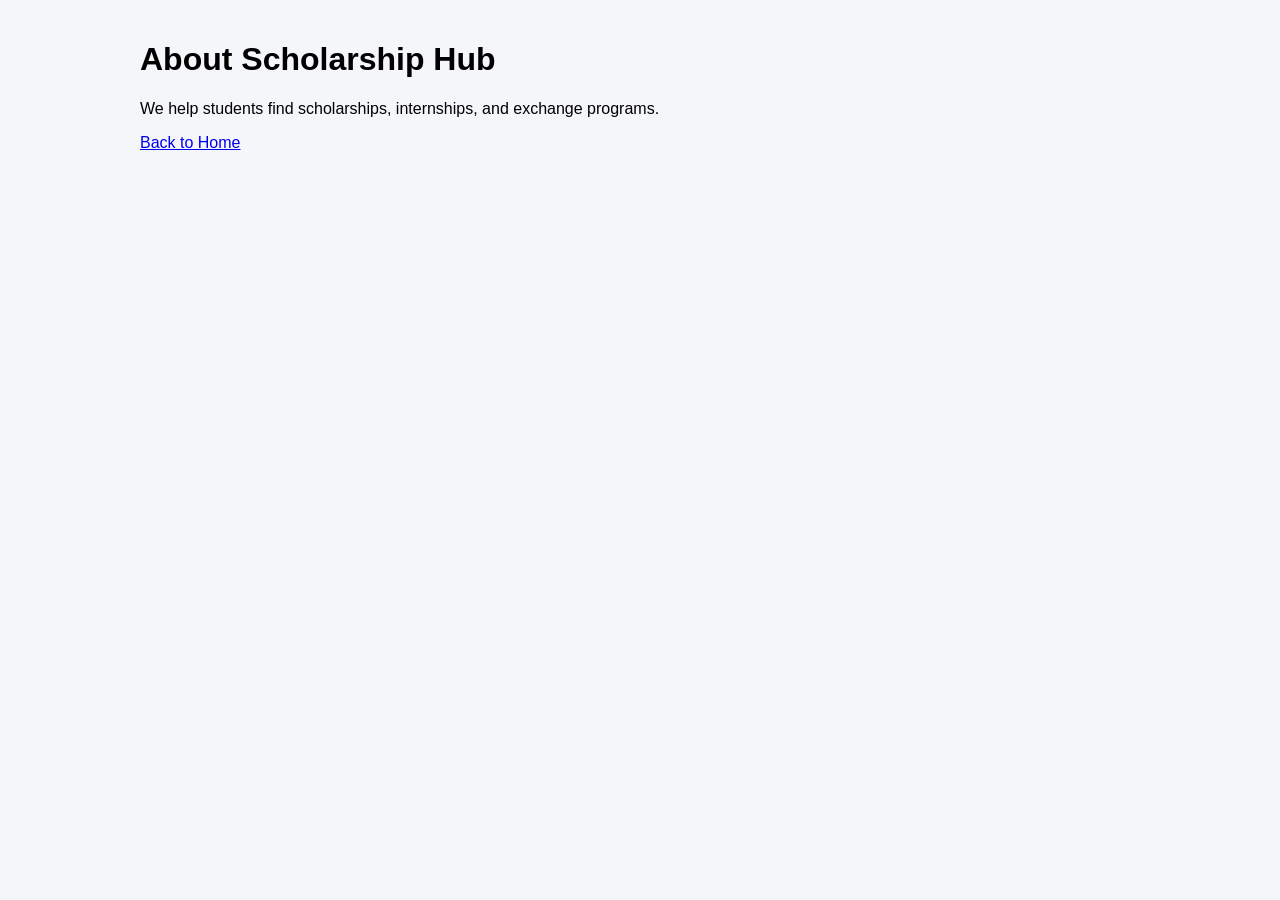
==== about.html @ 98d52247 "Create about.html" ====
<!DOCTYPE html>
<html>
<head>
<title>About Us - Scholarship Hub</title>
<link rel="stylesheet" href="style.css">
</head>
<body>

<h1>About Scholarship Hub</h1>

<p>We help students find scholarships, internships, and exchange programs.</p>

<a href="index.html">Back to Home</a>

</body>
</html>
---- style.css ----
body{
font-family:Arial,sans-serif;
max-width:1000px;
margin:auto;
padding:20px;
background:#f4f6f9;
}

header{
background:#003366;
color:white;
padding:30px;
text-align:center;
border-radius:10px;
}

nav{
margin:20px 0;
font-size:18px;
}

nav a{
text-decoration:none;
margin-right:15px;
}

div{
background:white;
padding:15px;
margin:15px 0;
border-radius:8px;
box-shadow:0 2px 5px rgba(0,0,0,0.1);
}

h2{
color:#003366;
}
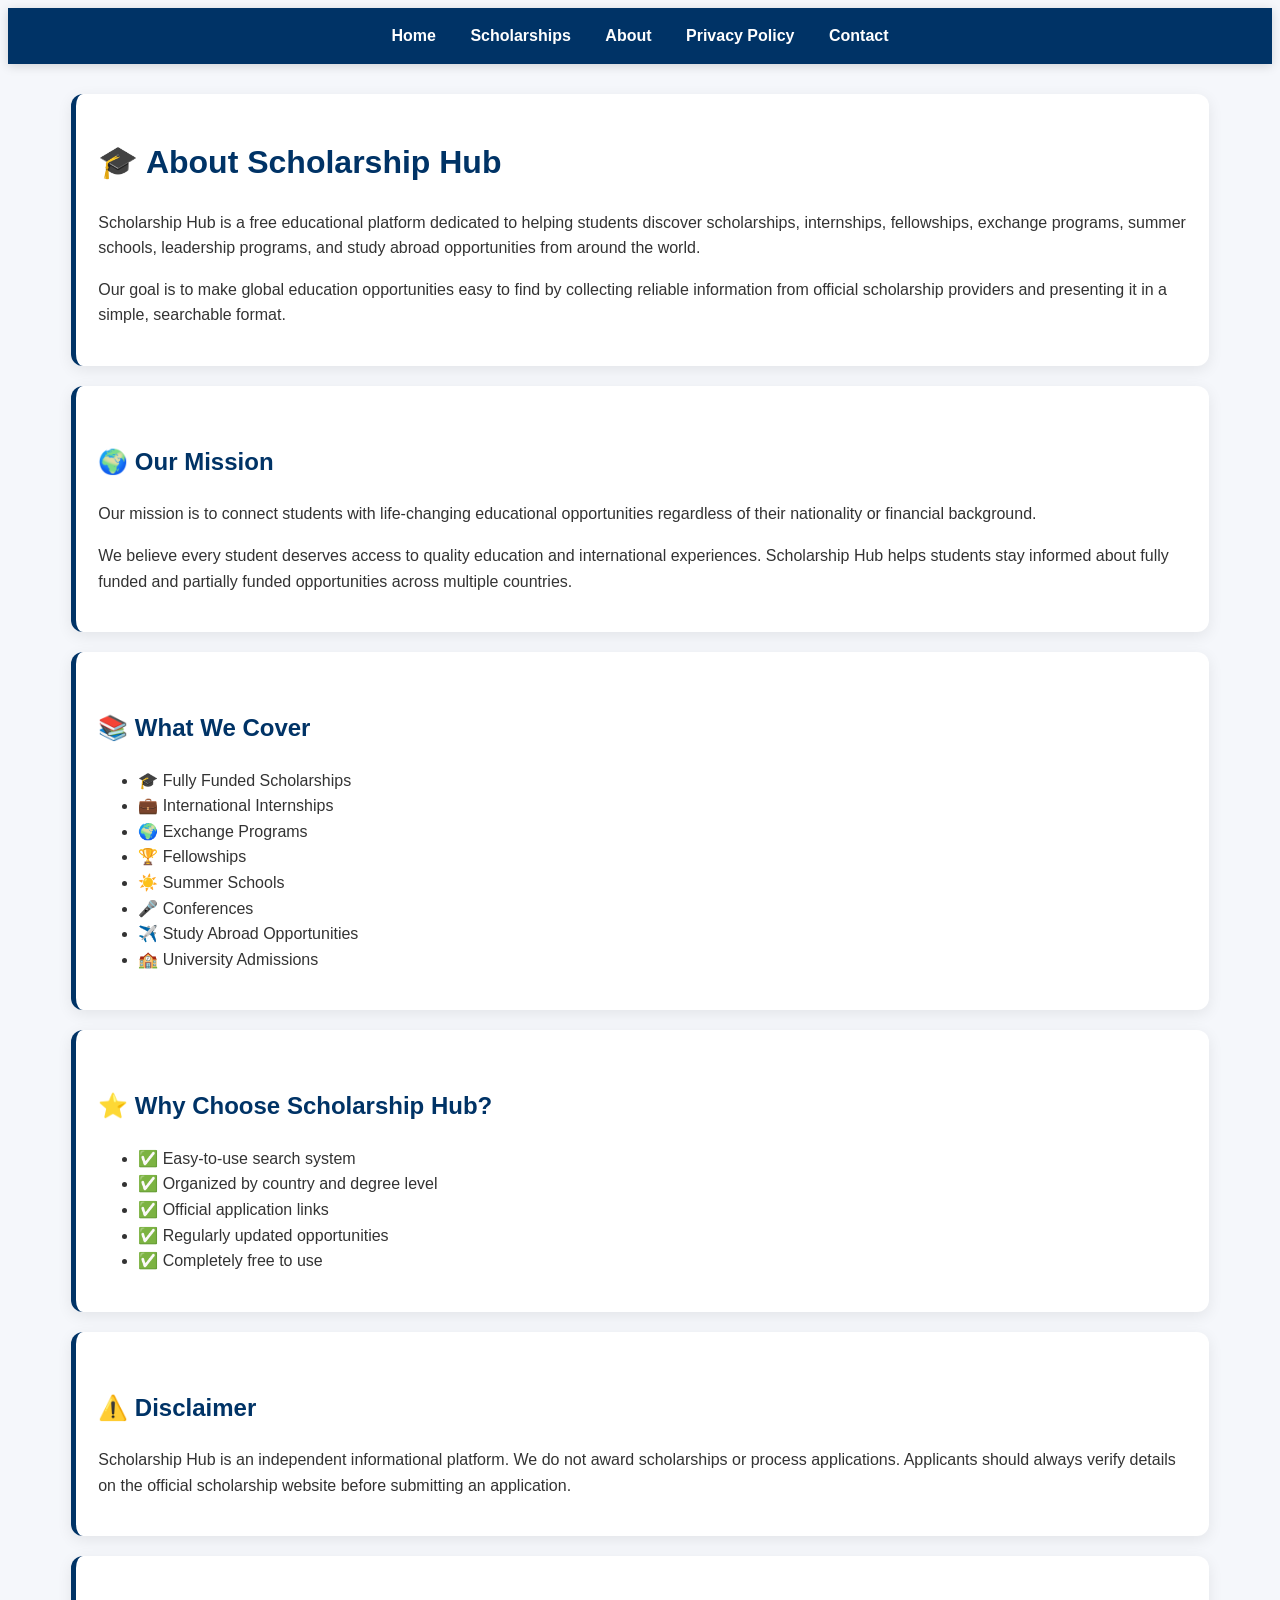
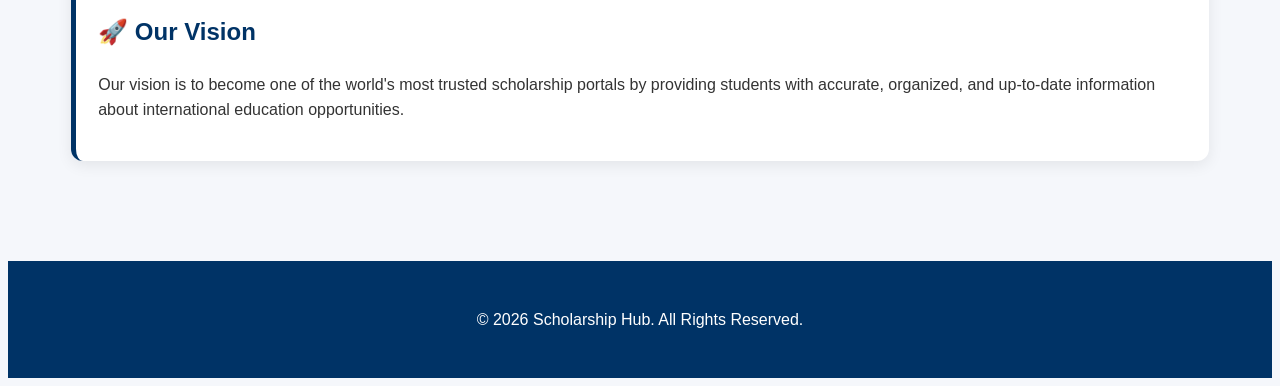
==== commit d786ffd5: "Enhance About page with detailed information Updated the About page with additional content and impr" ====
--- a/about.html
+++ b/about.html
@@ -1,16 +1,147 @@
 <!DOCTYPE html>
-<html>
+<html lang="en">
+
 <head>
-<title>About Us - Scholarship Hub</title>
+
+<meta charset="UTF-8">
+<meta name="viewport" content="width=device-width, initial-scale=1.0">
+
+<title>About Scholarship Hub</title>
+
+<meta name="description" content="Learn about Scholarship Hub and our mission to help students discover scholarships, internships, fellowships, exchange programs and study abroad opportunities worldwide.">
+
 <link rel="stylesheet" href="style.css">
+
 </head>
+
 <body>
 
-<h1>About Scholarship Hub</h1>
+<nav>
 
-<p>We help students find scholarships, internships, and exchange programs.</p>
+<a href="index.html">Home</a>
+<a href="scholarships.html">Scholarships</a>
+<a href="about.html">About</a>
+<a href="privacy.html">Privacy Policy</a>
+<a href="contact.html">Contact</a>
 
-<a href="index.html">Back to Home</a>
+</nav>
+
+<div class="container">
+
+<div class="card">
+
+<h1>🎓 About Scholarship Hub</h1>
+
+<p>
+
+Scholarship Hub is a free educational platform dedicated to helping students discover scholarships, internships, fellowships, exchange programs, summer schools, leadership programs, and study abroad opportunities from around the world.
+
+</p>
+
+<p>
+
+Our goal is to make global education opportunities easy to find by collecting reliable information from official scholarship providers and presenting it in a simple, searchable format.
+
+</p>
+
+</div>
+
+<div class="card">
+
+<h2>🌍 Our Mission</h2>
+
+<p>
+
+Our mission is to connect students with life-changing educational opportunities regardless of their nationality or financial background.
+
+</p>
+
+<p>
+
+We believe every student deserves access to quality education and international experiences. Scholarship Hub helps students stay informed about fully funded and partially funded opportunities across multiple countries.
+
+</p>
+
+</div>
+
+<div class="card">
+
+<h2>📚 What We Cover</h2>
+
+<ul>
+
+<li>🎓 Fully Funded Scholarships</li>
+
+<li>💼 International Internships</li>
+
+<li>🌍 Exchange Programs</li>
+
+<li>🏆 Fellowships</li>
+
+<li>☀️ Summer Schools</li>
+
+<li>🎤 Conferences</li>
+
+<li>✈️ Study Abroad Opportunities</li>
+
+<li>🏫 University Admissions</li>
+
+</ul>
+
+</div>
+
+<div class="card">
+
+<h2>⭐ Why Choose Scholarship Hub?</h2>
+
+<ul>
+
+<li>✅ Easy-to-use search system</li>
+
+<li>✅ Organized by country and degree level</li>
+
+<li>✅ Official application links</li>
+
+<li>✅ Regularly updated opportunities</li>
+
+<li>✅ Completely free to use</li>
+
+</ul>
+
+</div>
+
+<div class="card">
+
+<h2>⚠️ Disclaimer</h2>
+
+<p>
+
+Scholarship Hub is an independent informational platform. We do not award scholarships or process applications. Applicants should always verify details on the official scholarship website before submitting an application.
+
+</p>
+
+</div>
+
+<div class="card">
+
+<h2>🚀 Our Vision</h2>
+
+<p>
+
+Our vision is to become one of the world's most trusted scholarship portals by providing students with accurate, organized, and up-to-date information about international education opportunities.
+
+</p>
+
+</div>
+
+</div>
+
+<footer>
+
+<p>© 2026 Scholarship Hub. All Rights Reserved.</p>
+
+</footer>
 
 </body>
+
 </html>
--- a/style.css
+++ b/style.css
@@ -1,37 +1,283 @@
+```css
+/* ===========================
+   Scholarship Hub v2.0
+   Modern Professional CSS
+=========================== */
+
+*{
+    margin:0;
+    padding:0;
+    box-sizing:border-box;
+}
+
 body{
-font-family:Arial,sans-serif;
-max-width:1000px;
-margin:auto;
-padding:20px;
-background:#f4f6f9;
-}
-
-header{
-background:#003366;
-color:white;
-padding:30px;
+    font-family:Arial, Helvetica, sans-serif;
+    background:#f5f7fb;
+    color:#333;
+    line-height:1.6;
+}
+
+/* Navigation */
+
+nav{
+    background:#003366;
+    padding:15px 20px;
+    text-align:center;
+    position:sticky;
+    top:0;
+    z-index:1000;
+    box-shadow:0 2px 10px rgba(0,0,0,.15);
+}
+
+nav a{
+    color:#fff;
+    text-decoration:none;
+    margin:0 15px;
+    font-weight:bold;
+    transition:.3s;
+}
+
+nav a:hover{
+    color:#ffd54f;
+}
+
+/* Container */
+
+.container{
+    width:90%;
+    max-width:1200px;
+    margin:auto;
+    padding:30px 0;
+}
+
+/* Hero */
+
+.hero{
+    background:linear-gradient(135deg,#003366,#00509d);
+    color:white;
+    text-align:center;
+    padding:70px 20px;
+}
+
+.hero h1{
+    font-size:42px;
+    margin-bottom:15px;
+    color:white;
+}
+
+.hero p{
+    font-size:20px;
+    max-width:700px;
+    margin:auto;
+}
+
+/* Headings */
+
+h1,h2,h3{
+    color:#003366;
+}
+
+h2{
+    margin:35px 0 20px;
+}
+
+/* Cards */
+
+.card{
+    background:#fff;
+    border-radius:12px;
+    padding:22px;
+    margin-bottom:20px;
+    box-shadow:0 4px 15px rgba(0,0,0,.08);
+    transition:.3s;
+    border-left:5px solid #003366;
+}
+
+.card:hover{
+    transform:translateY(-5px);
+    box-shadow:0 10px 25px rgba(0,0,0,.15);
+}
+
+.card h3{
+    margin-bottom:12px;
+}
+
+/* Buttons */
+
+.btn{
+    display:inline-block;
+    background:#003366;
+    color:white;
+    padding:12px 22px;
+    border-radius:6px;
+    text-decoration:none;
+    font-weight:bold;
+    transition:.3s;
+    margin-top:10px;
+}
+
+.btn:hover{
+    background:#00509d;
+}
+
+/* Search */
+
+input[type=text]{
+    width:100%;
+    padding:14px;
+    border:1px solid #ccc;
+    border-radius:8px;
+    margin:20px 0;
+    font-size:16px;
+}
+
+/* Category Grid */
+
+.categories{
+    display:grid;
+    grid-template-columns:repeat(auto-fit,minmax(250px,1fr));
+    gap:20px;
+    margin:25px 0;
+}
+
+.categories .card{
+    text-align:center;
+}
+
+/* Statistics */
+
+.stats{
+    display:grid;
+    grid-template-columns:repeat(auto-fit,minmax(200px,1fr));
+    gap:20px;
+    margin:40px 0;
+}
+
+.stat-box{
+    background:white;
+    border-radius:10px;
+    padding:25px;
+    text-align:center;
+    box-shadow:0 3px 10px rgba(0,0,0,.08);
+}
+
+.stat-box h2{
+    color:#003366;
+    margin-bottom:10px;
+}
+
+/* Contact Box */
+
+.contact-box{
+    background:white;
+    padding:25px;
+    border-radius:12px;
+    box-shadow:0 4px 15px rgba(0,0,0,.08);
+}
+
+/* Forms */
+
+input,
+textarea{
+    width:100%;
+    padding:12px;
+    margin-top:8px;
+    margin-bottom:18px;
+    border:1px solid #ccc;
+    border-radius:8px;
+    font-size:15px;
+}
+
+button{
+    background:#003366;
+    color:white;
+    border:none;
+    padding:12px 25px;
+    border-radius:6px;
+    cursor:pointer;
+    font-size:16px;
+    transition:.3s;
+}
+
+button:hover{
+    background:#00509d;
+}
+
+/* Footer */
+
+footer{
+    background:#003366;
+    color:white;
+    text-align:center;
+    padding:30px 15px;
+    margin-top:50px;
+}
+
+/* Tables */
+
+table{
+    width:100%;
+    border-collapse:collapse;
+    background:white;
+}
+
+table th,
+table td{
+    padding:12px;
+    border:1px solid #ddd;
+}
+
+table th{
+    background:#003366;
+    color:white;
+}
+
+/* Badges */
+
+.badge{
+    display:inline-block;
+    background:#28a745;
+    color:white;
+    padding:5px 10px;
+    border-radius:20px;
+    font-size:12px;
+    font-weight:bold;
+}
+
+.deadline{
+    color:#d32f2f;
+    font-weight:bold;
+}
+
+/* Responsive */
+
+@media(max-width:768px){
+
+.hero h1{
+font-size:32px;
+}
+
+.hero p{
+font-size:17px;
+}
+
+nav a{
+display:block;
+margin:10px 0;
+}
+
+.container{
+width:95%;
+}
+
+.card{
+padding:18px;
+}
+
+.btn{
+display:block;
 text-align:center;
-border-radius:10px;
-}
-
-nav{
-margin:20px 0;
-font-size:18px;
-}
-
-nav a{
-text-decoration:none;
-margin-right:15px;
-}
-
-div{
-background:white;
-padding:15px;
-margin:15px 0;
-border-radius:8px;
-box-shadow:0 2px 5px rgba(0,0,0,0.1);
-}
-
-h2{
-color:#003366;
-}+}
+
+}
+```
